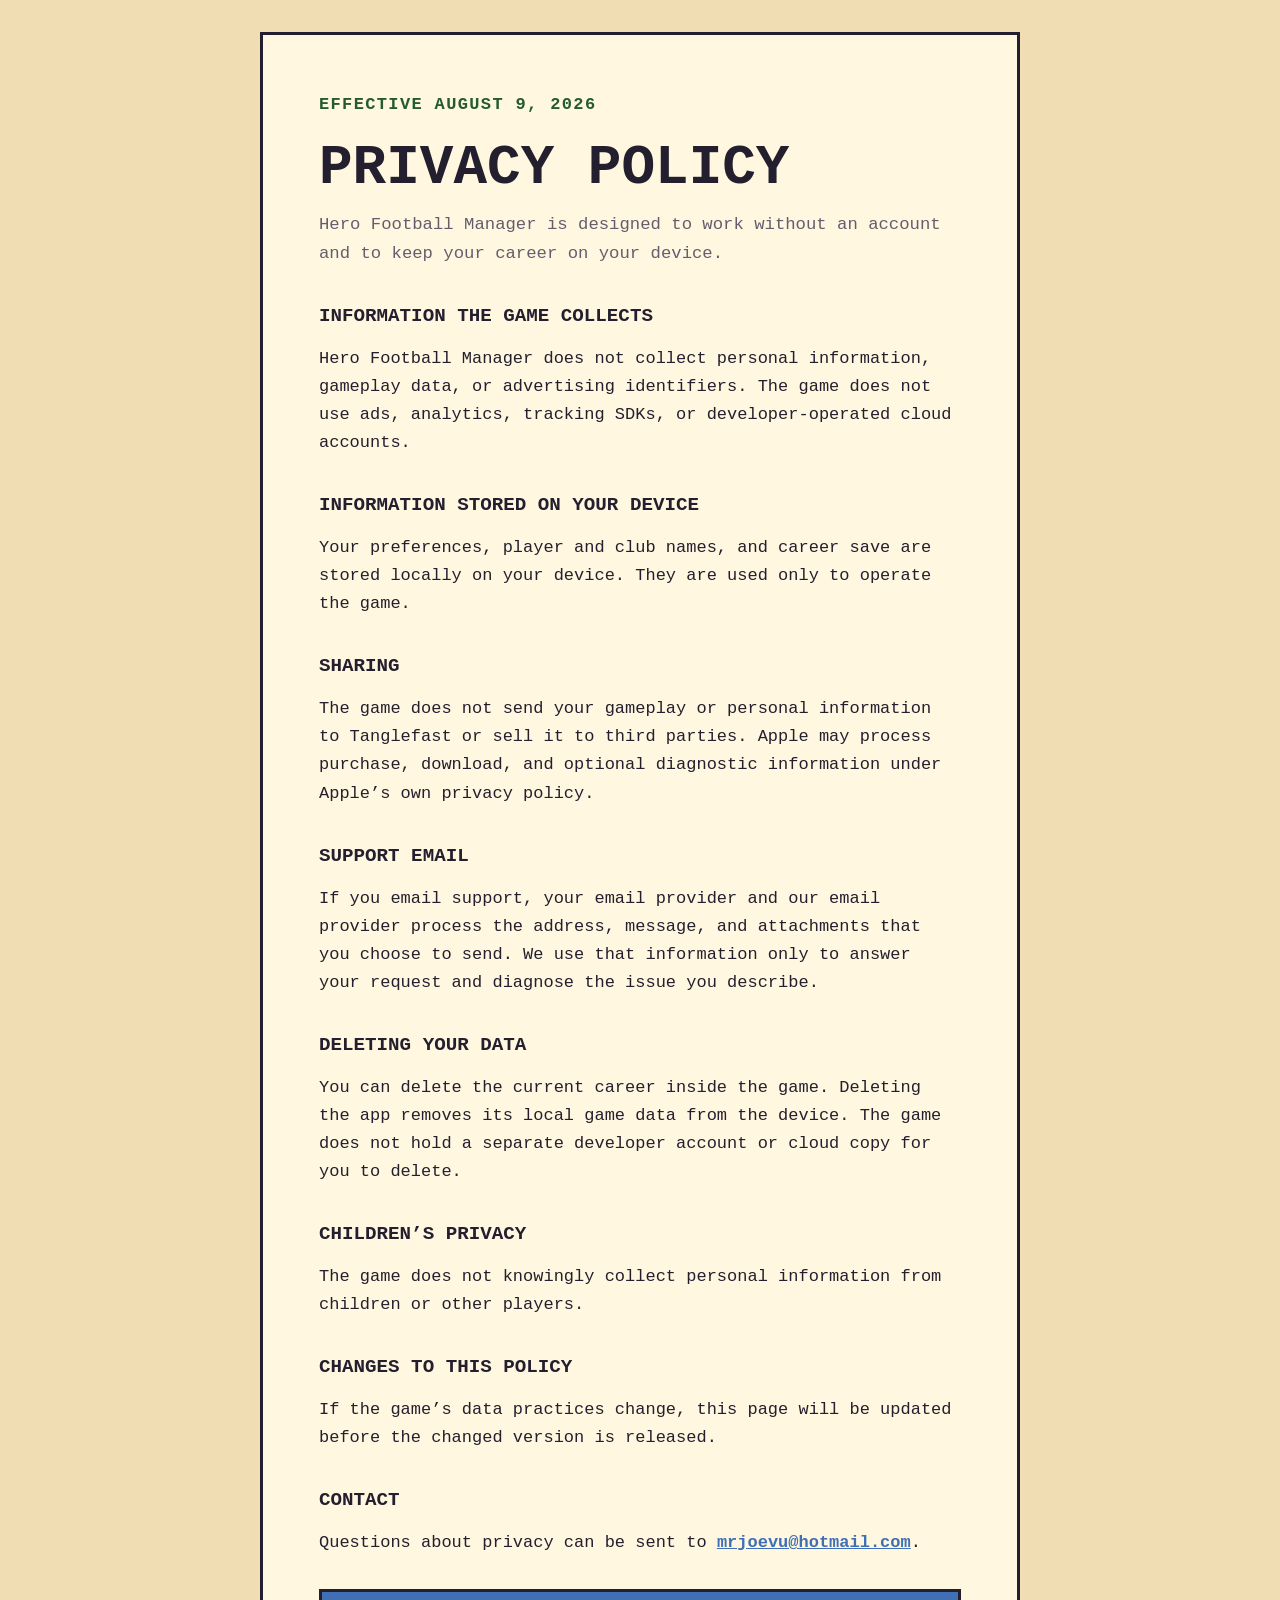
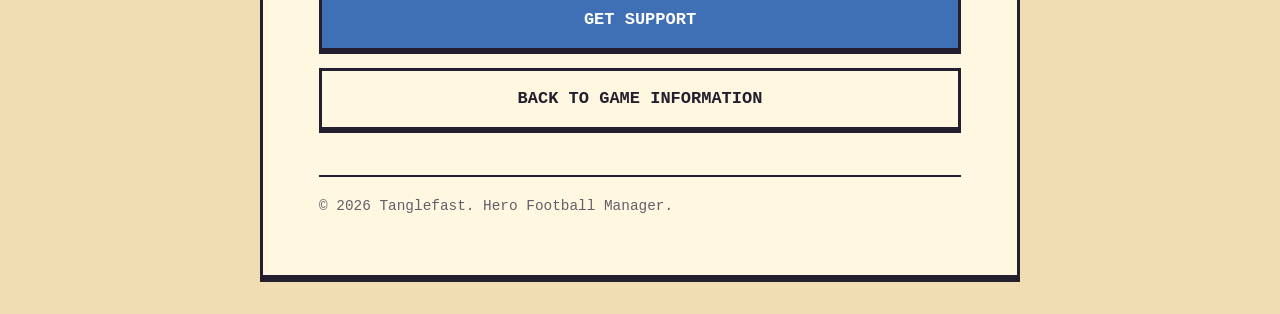
==== privacy.html @ ebaaa7a2 "Add Hero Football Manager support and privacy pages" ====
<!doctype html>
<html lang="en">
  <head>
    <meta charset="utf-8" />
    <meta name="viewport" content="width=device-width, initial-scale=1" />
    <meta name="description" content="Privacy policy for Hero Football Manager." />
    <title>Privacy Policy — Hero Football Manager</title>
    <link rel="stylesheet" href="styles.css" />
  </head>
  <body>
    <main>
      <p class="eyebrow">Effective August 9, 2026</p>
      <h1>Privacy Policy</h1>
      <p class="lede">Hero Football Manager is designed to work without an account and to keep your career on your device.</p>

      <h2>Information the game collects</h2>
      <p>Hero Football Manager does not collect personal information, gameplay data, or advertising identifiers. The game does not use ads, analytics, tracking SDKs, or developer-operated cloud accounts.</p>

      <h2>Information stored on your device</h2>
      <p>Your preferences, player and club names, and career save are stored locally on your device. They are used only to operate the game.</p>

      <h2>Sharing</h2>
      <p>The game does not send your gameplay or personal information to Tanglefast or sell it to third parties. Apple may process purchase, download, and optional diagnostic information under Apple’s own privacy policy.</p>

      <h2>Support email</h2>
      <p>If you email support, your email provider and our email provider process the address, message, and attachments that you choose to send. We use that information only to answer your request and diagnose the issue you describe.</p>

      <h2>Deleting your data</h2>
      <p>You can delete the current career inside the game. Deleting the app removes its local game data from the device. The game does not hold a separate developer account or cloud copy for you to delete.</p>

      <h2>Children’s privacy</h2>
      <p>The game does not knowingly collect personal information from children or other players.</p>

      <h2>Changes to this policy</h2>
      <p>If the game’s data practices change, this page will be updated before the changed version is released.</p>

      <h2>Contact</h2>
      <p>Questions about privacy can be sent to <a href="mailto:mrjoevu@hotmail.com?subject=Hero%20Football%20Manager%20privacy">mrjoevu@hotmail.com</a>.</p>

      <nav class="actions" aria-label="Page navigation">
        <a class="button" href="support.html">Get support</a>
        <a class="button secondary" href="index.html">Back to game information</a>
      </nav>

      <footer>© 2026 Tanglefast. Hero Football Manager.</footer>
    </main>
  </body>
</html>
---- styles.css ----
:root {
  color-scheme: light dark;
  --ink: #241f2e;
  --paper: #fff7df;
  --paper-dark: #f0ddb4;
  --blue: #3f6fb5;
  --gold: #d9912b;
  --pitch: #265b30;
  --muted: #655d6d;
}

* {
  box-sizing: border-box;
}

body {
  margin: 0;
  background: var(--paper-dark);
  color: var(--ink);
  font-family: ui-monospace, "SFMono-Regular", Menlo, Consolas, monospace;
  font-size: 17px;
  line-height: 1.65;
}

main {
  width: min(760px, calc(100% - 32px));
  margin: 32px auto;
  border: 3px solid var(--ink);
  border-bottom-width: 7px;
  background: var(--paper);
  padding: clamp(24px, 6vw, 56px);
}

h1,
h2 {
  line-height: 1.25;
  text-transform: uppercase;
}

h1 {
  margin: 0 0 8px;
  font-size: clamp(2rem, 8vw, 3.5rem);
}

h2 {
  margin-top: 2.25rem;
  font-size: 1.2rem;
}

p,
li {
  max-width: 68ch;
}

a {
  color: var(--blue);
  font-weight: 700;
}

a:focus-visible {
  outline: 4px solid var(--gold);
  outline-offset: 4px;
}

.eyebrow {
  margin: 0 0 14px;
  color: var(--pitch);
  font-weight: 800;
  letter-spacing: 0.08em;
  text-transform: uppercase;
}

.lede {
  margin-top: 0;
  color: var(--muted);
  font-size: 1.08rem;
}

.actions {
  display: grid;
  gap: 14px;
  margin: 32px 0;
}

.button {
  display: block;
  border: 3px solid var(--ink);
  border-bottom-width: 6px;
  background: var(--blue);
  color: white;
  padding: 14px 18px;
  text-align: center;
  text-decoration: none;
  text-transform: uppercase;
}

.button.secondary {
  background: var(--paper);
  color: var(--ink);
}

.note {
  border: 2px solid var(--pitch);
  background: #e4f1d8;
  padding: 14px 16px;
}

footer {
  margin-top: 42px;
  border-top: 2px solid var(--ink);
  padding-top: 18px;
  color: var(--muted);
  font-size: 0.9rem;
}

@media (prefers-color-scheme: dark) {
  :root {
    --ink: #f7efd9;
    --paper: #17131e;
    --paper-dark: #0d0b11;
    --blue: #8cb8ff;
    --gold: #ffc45f;
    --pitch: #94d69b;
    --muted: #c8bccd;
  }

  .button {
    color: #17131e;
  }

  .button.secondary {
    color: var(--ink);
  }

  .note {
    background: #14251a;
  }
}
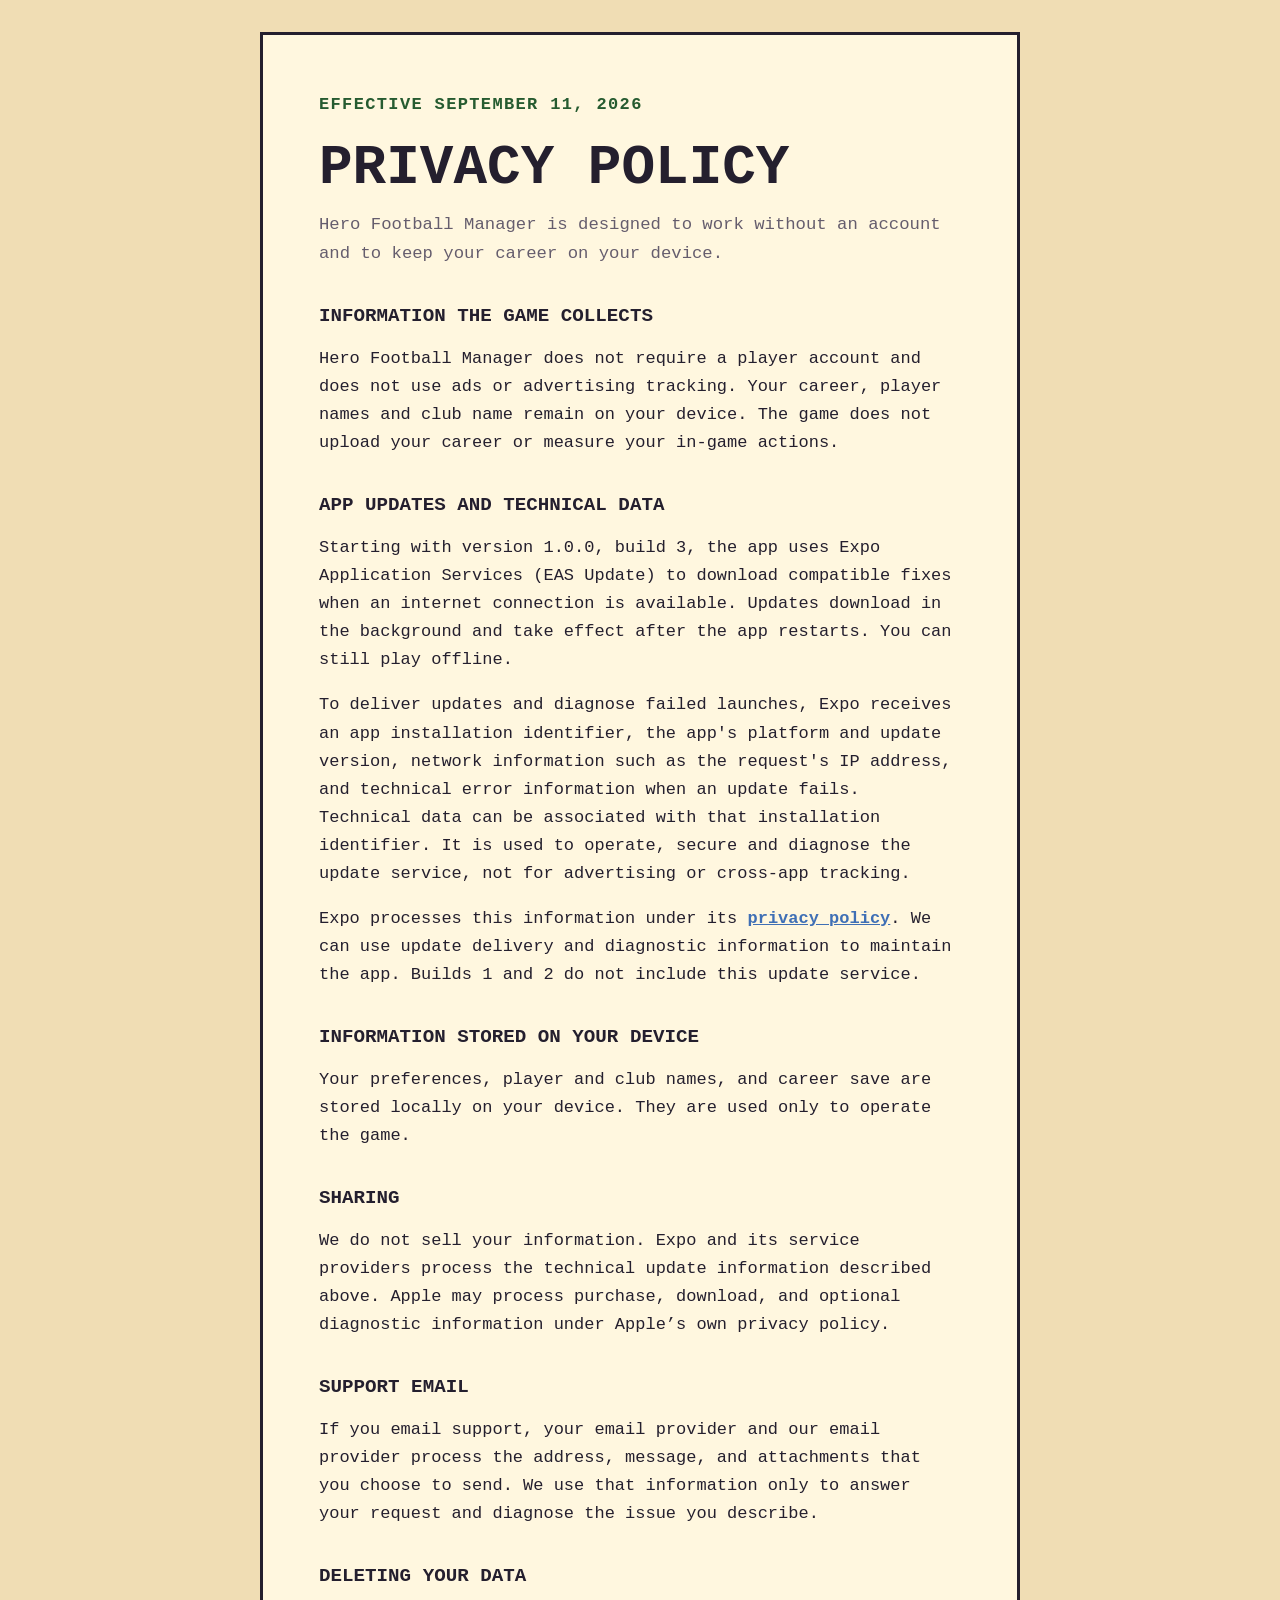
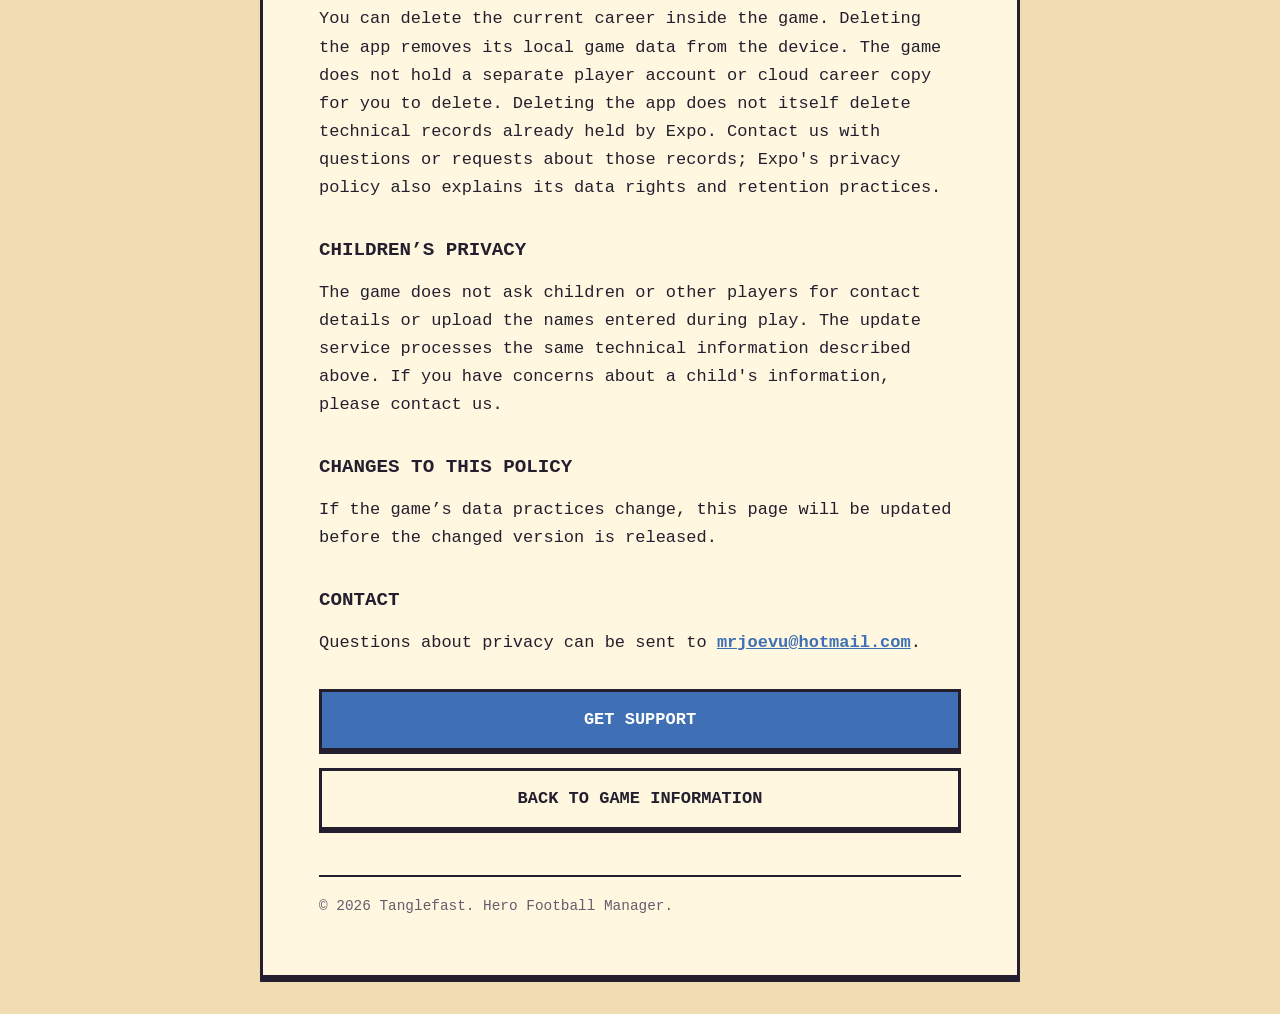
==== commit c0442f14: "Disclose Expo update data before build 3 release" ====
--- a/privacy.html
+++ b/privacy.html
@@ -9,27 +9,32 @@
   </head>
   <body>
     <main>
-      <p class="eyebrow">Effective August 9, 2026</p>
+      <p class="eyebrow">Effective September 11, 2026</p>
       <h1>Privacy Policy</h1>
       <p class="lede">Hero Football Manager is designed to work without an account and to keep your career on your device.</p>
 
       <h2>Information the game collects</h2>
-      <p>Hero Football Manager does not collect personal information, gameplay data, or advertising identifiers. The game does not use ads, analytics, tracking SDKs, or developer-operated cloud accounts.</p>
+      <p>Hero Football Manager does not require a player account and does not use ads or advertising tracking. Your career, player names and club name remain on your device. The game does not upload your career or measure your in-game actions.</p>
+
+      <h2>App updates and technical data</h2>
+      <p>Starting with version 1.0.0, build 3, the app uses Expo Application Services (EAS Update) to download compatible fixes when an internet connection is available. Updates download in the background and take effect after the app restarts. You can still play offline.</p>
+      <p>To deliver updates and diagnose failed launches, Expo receives an app installation identifier, the app's platform and update version, network information such as the request's IP address, and technical error information when an update fails. Technical data can be associated with that installation identifier. It is used to operate, secure and diagnose the update service, not for advertising or cross-app tracking.</p>
+      <p>Expo processes this information under its <a href="https://expo.dev/privacy">privacy policy</a>. We can use update delivery and diagnostic information to maintain the app. Builds 1 and 2 do not include this update service.</p>
 
       <h2>Information stored on your device</h2>
       <p>Your preferences, player and club names, and career save are stored locally on your device. They are used only to operate the game.</p>
 
       <h2>Sharing</h2>
-      <p>The game does not send your gameplay or personal information to Tanglefast or sell it to third parties. Apple may process purchase, download, and optional diagnostic information under Apple’s own privacy policy.</p>
+      <p>We do not sell your information. Expo and its service providers process the technical update information described above. Apple may process purchase, download, and optional diagnostic information under Apple’s own privacy policy.</p>
 
       <h2>Support email</h2>
       <p>If you email support, your email provider and our email provider process the address, message, and attachments that you choose to send. We use that information only to answer your request and diagnose the issue you describe.</p>
 
       <h2>Deleting your data</h2>
-      <p>You can delete the current career inside the game. Deleting the app removes its local game data from the device. The game does not hold a separate developer account or cloud copy for you to delete.</p>
+      <p>You can delete the current career inside the game. Deleting the app removes its local game data from the device. The game does not hold a separate player account or cloud career copy for you to delete. Deleting the app does not itself delete technical records already held by Expo. Contact us with questions or requests about those records; Expo's privacy policy also explains its data rights and retention practices.</p>
 
       <h2>Children’s privacy</h2>
-      <p>The game does not knowingly collect personal information from children or other players.</p>
+      <p>The game does not ask children or other players for contact details or upload the names entered during play. The update service processes the same technical information described above. If you have concerns about a child's information, please contact us.</p>
 
       <h2>Changes to this policy</h2>
       <p>If the game’s data practices change, this page will be updated before the changed version is released.</p>
